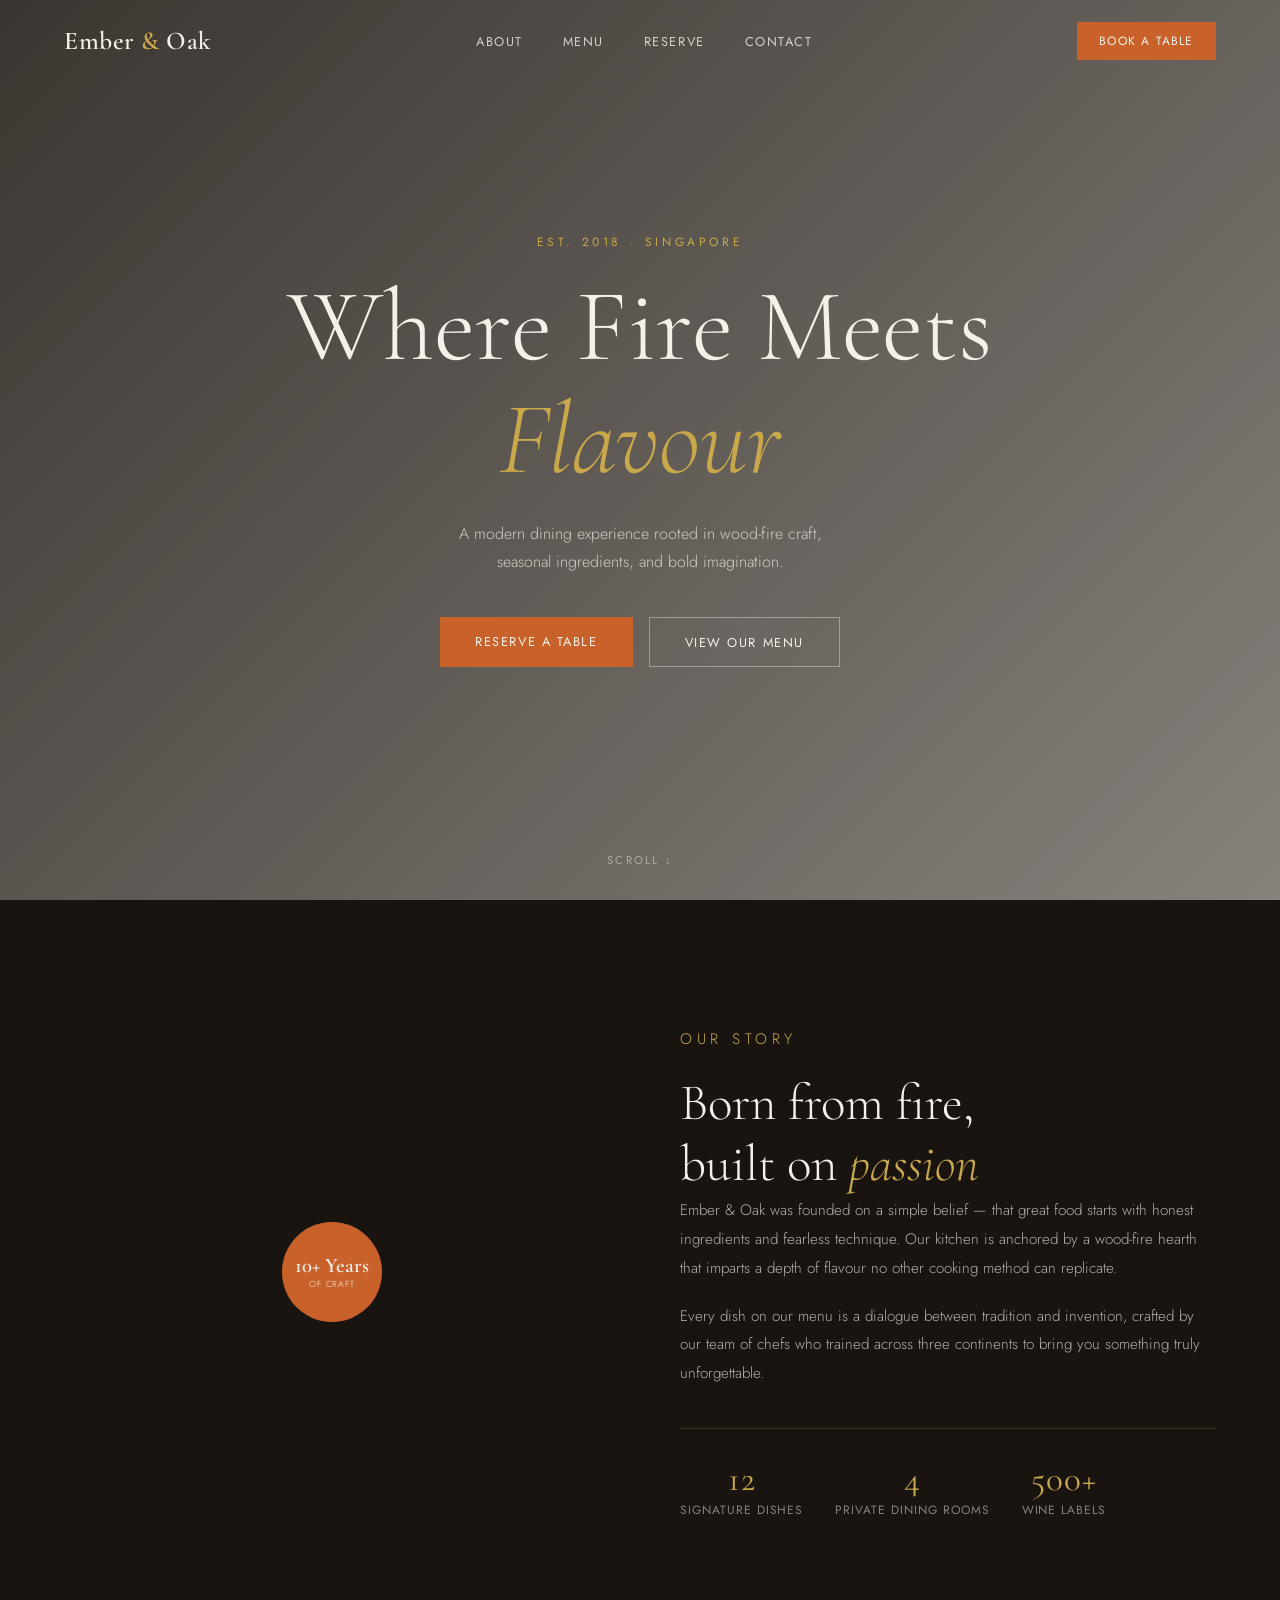
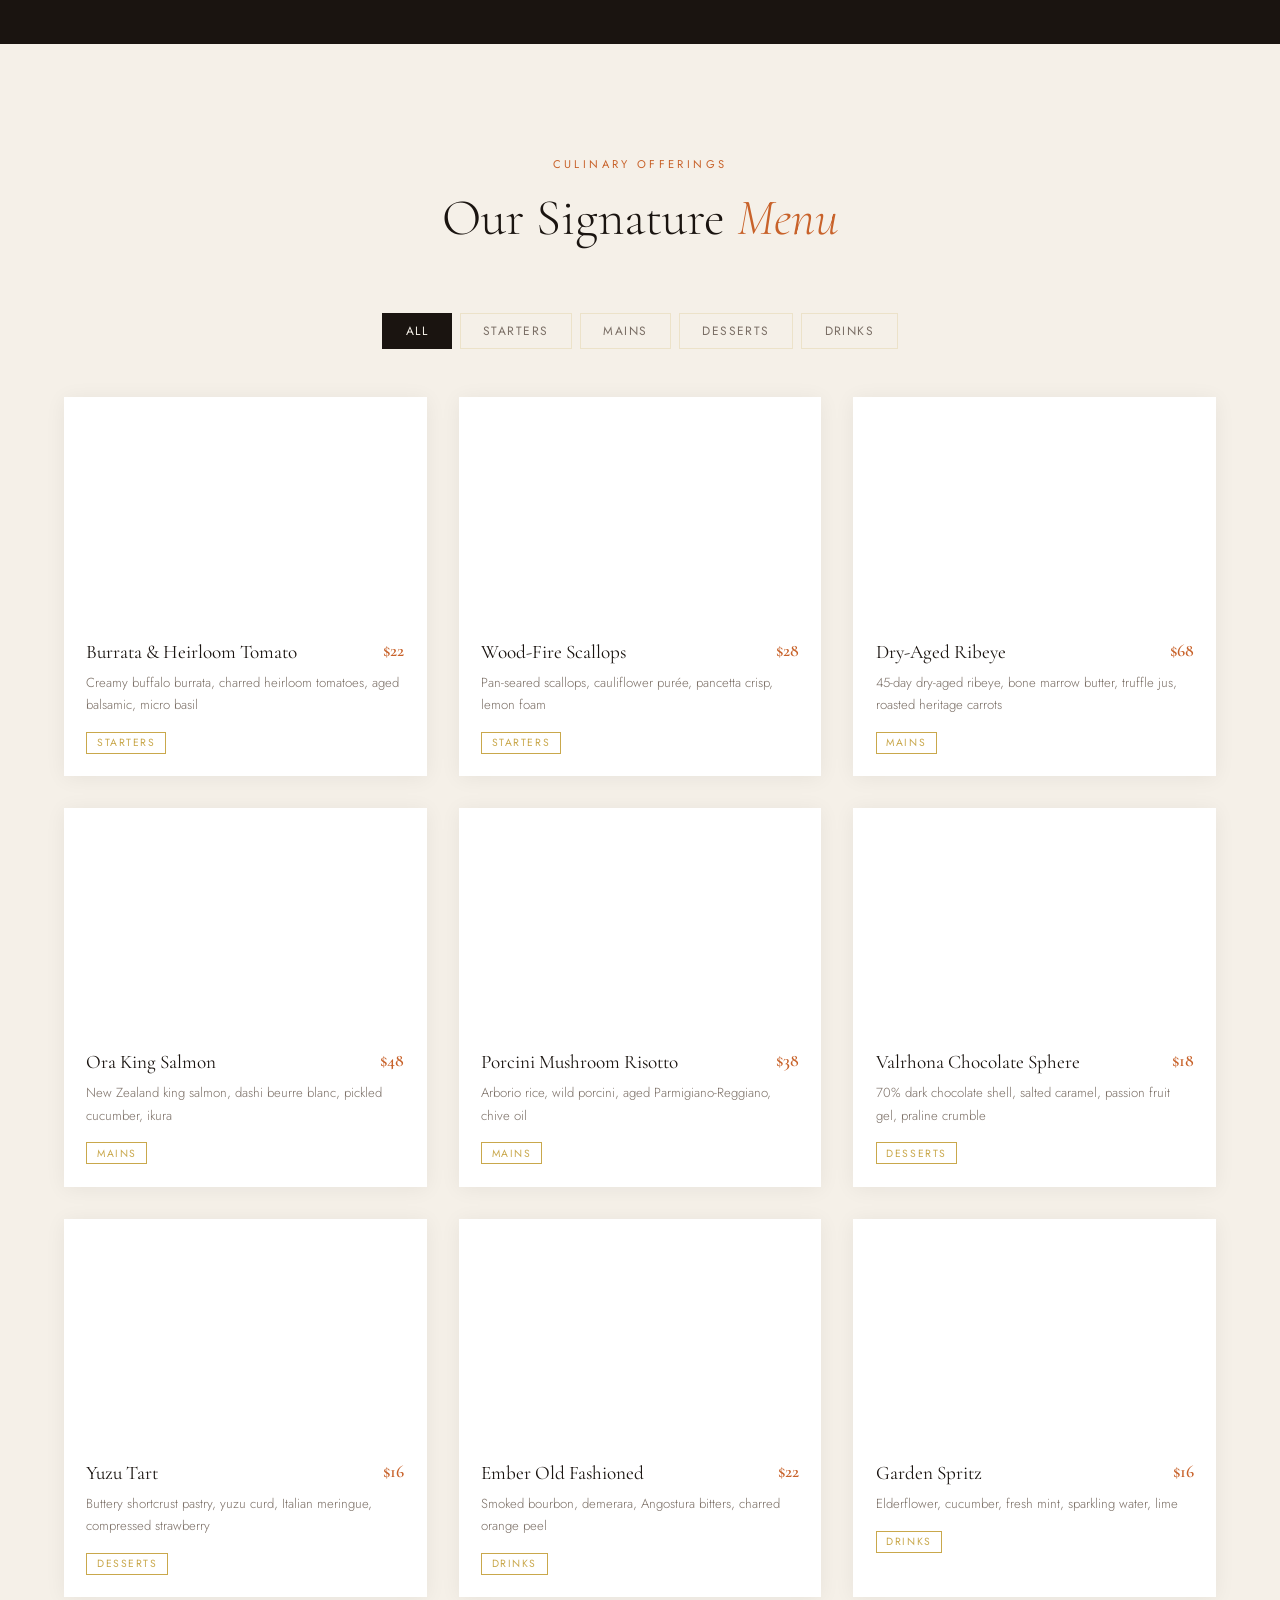
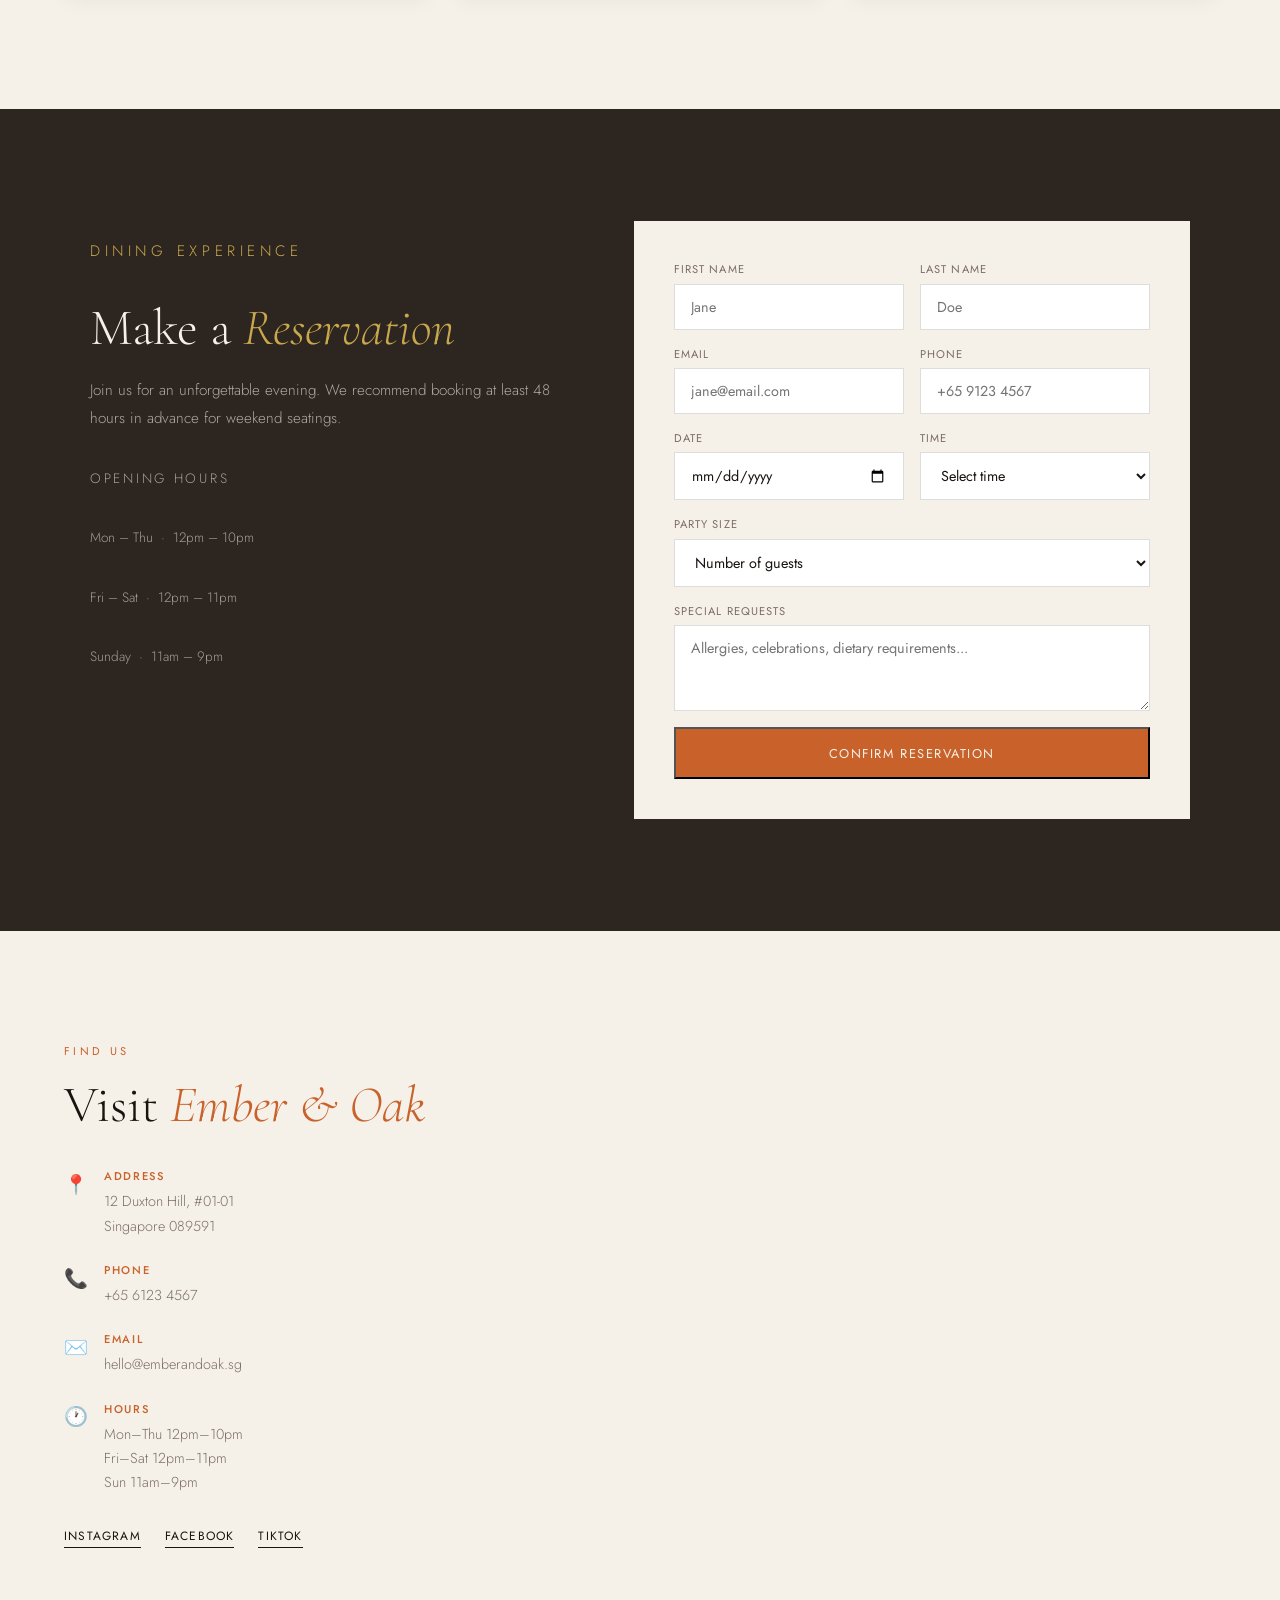
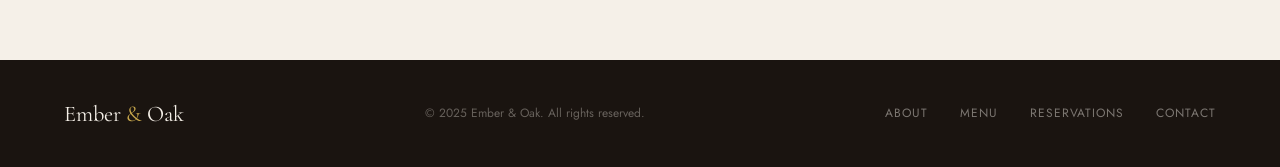
==== index.html @ 1b076fa7 "Add files via upload" ====
<!DOCTYPE html>
<html lang="en">
<head>
  <meta charset="UTF-8" />
  <meta name="viewport" content="width=device-width, initial-scale=1.0"/>
  <title>Ember & Oak — Fine Dining</title>
  <link href="https://fonts.googleapis.com/css2?family=Cormorant+Garamond:ital,wght@0,300;0,400;0,600;1,300;1,400&family=Jost:wght@300;400;500&display=swap" rel="stylesheet"/>
  <link rel="stylesheet" href="style.css"/>
</head>
<body>

  <!-- NAV -->
  <nav id="navbar">
    <div class="nav-logo">Ember <span>&</span> Oak</div>
    <ul class="nav-links">
      <li><a href="#about">About</a></li>
      <li><a href="#menu">Menu</a></li>
      <li><a href="#reservations">Reserve</a></li>
      <li><a href="#contact">Contact</a></li>
    </ul>
    <a href="#reservations" class="nav-cta">Book a Table</a>
    <button class="hamburger" id="hamburger">&#9776;</button>
  </nav>

  <!-- MOBILE MENU -->
  <div class="mobile-menu" id="mobileMenu">
    <button class="close-btn" id="closeMenu">&times;</button>
    <ul>
      <li><a href="#about" onclick="closeMobile()">About</a></li>
      <li><a href="#menu" onclick="closeMobile()">Menu</a></li>
      <li><a href="#reservations" onclick="closeMobile()">Reserve</a></li>
      <li><a href="#contact" onclick="closeMobile()">Contact</a></li>
    </ul>
  </div>

  <!-- HERO -->
  <section id="hero">
    <div class="hero-bg"></div>
    <div class="hero-overlay"></div>
    <div class="hero-content">
      <p class="hero-tag">Est. 2018 · Singapore</p>
      <h1>Where Fire Meets<br/><em>Flavour</em></h1>
      <p class="hero-sub">A modern dining experience rooted in wood-fire craft,<br/>seasonal ingredients, and bold imagination.</p>
      <div class="hero-btns">
        <a href="#reservations" class="btn-primary">Reserve a Table</a>
        <a href="#menu" class="btn-ghost">View Our Menu</a>
      </div>
    </div>
    <div class="hero-scroll">Scroll ↓</div>
  </section>

  <!-- ABOUT -->
  <section id="about">
    <div class="about-grid">
      <div class="about-img-wrap">
        <div class="about-img img1"></div>
        <div class="about-img img2"></div>
        <div class="about-badge">10+ Years<br/><span>of Craft</span></div>
      </div>
      <div class="about-text">
        <p class="section-label">Our Story</p>
        <h2>Born from fire,<br/>built on <em>passion</em></h2>
        <p>Ember & Oak was founded on a simple belief — that great food starts with honest ingredients and fearless technique. Our kitchen is anchored by a wood-fire hearth that imparts a depth of flavour no other cooking method can replicate.</p>
        <p>Every dish on our menu is a dialogue between tradition and invention, crafted by our team of chefs who trained across three continents to bring you something truly unforgettable.</p>
        <div class="about-stats">
          <div class="stat"><span>12</span>Signature Dishes</div>
          <div class="stat"><span>4</span>Private Dining Rooms</div>
          <div class="stat"><span>500+</span>Wine Labels</div>
        </div>
      </div>
    </div>
  </section>

  <!-- MENU -->
  <section id="menu">
    <div class="section-header">
      <p class="section-label">Culinary Offerings</p>
      <h2>Our Signature <em>Menu</em></h2>
    </div>
    <div class="menu-tabs">
      <button class="tab active" data-cat="all">All</button>
      <button class="tab" data-cat="starters">Starters</button>
      <button class="tab" data-cat="mains">Mains</button>
      <button class="tab" data-cat="desserts">Desserts</button>
      <button class="tab" data-cat="drinks">Drinks</button>
    </div>
    <div class="menu-grid" id="menuGrid">

      <div class="menu-card" data-cat="starters">
        <div class="menu-img" style="background:url('https://images.unsplash.com/photo-1626200419199-391ae4be7a41?w=600') center/cover"></div>
        <div class="menu-info">
          <div class="menu-top"><h3>Burrata & Heirloom Tomato</h3><span>$22</span></div>
          <p>Creamy buffalo burrata, charred heirloom tomatoes, aged balsamic, micro basil</p>
          <span class="menu-tag">Starters</span>
        </div>
      </div>

      <div class="menu-card" data-cat="starters">
        <div class="menu-img" style="background:url('https://images.unsplash.com/photo-1541014741259-de529411b96a?w=600') center/cover"></div>
        <div class="menu-info">
          <div class="menu-top"><h3>Wood-Fire Scallops</h3><span>$28</span></div>
          <p>Pan-seared scallops, cauliflower purée, pancetta crisp, lemon foam</p>
          <span class="menu-tag">Starters</span>
        </div>
      </div>

      <div class="menu-card" data-cat="mains">
        <div class="menu-img" style="background:url('https://images.unsplash.com/photo-1558030006-450675393462?w=600') center/cover"></div>
        <div class="menu-info">
          <div class="menu-top"><h3>Dry-Aged Ribeye</h3><span>$68</span></div>
          <p>45-day dry-aged ribeye, bone marrow butter, truffle jus, roasted heritage carrots</p>
          <span class="menu-tag">Mains</span>
        </div>
      </div>

      <div class="menu-card" data-cat="mains">
        <div class="menu-img" style="background:url('https://images.unsplash.com/photo-1519984388953-d2406bc725e1?w=600') center/cover"></div>
        <div class="menu-info">
          <div class="menu-top"><h3>Ora King Salmon</h3><span>$48</span></div>
          <p>New Zealand king salmon, dashi beurre blanc, pickled cucumber, ikura</p>
          <span class="menu-tag">Mains</span>
        </div>
      </div>

      <div class="menu-card" data-cat="mains">
        <div class="menu-img" style="background:url('https://images.unsplash.com/photo-1473093295043-cdd812d0e601?w=600') center/cover"></div>
        <div class="menu-info">
          <div class="menu-top"><h3>Porcini Mushroom Risotto</h3><span>$38</span></div>
          <p>Arborio rice, wild porcini, aged Parmigiano-Reggiano, chive oil</p>
          <span class="menu-tag">Mains</span>
        </div>
      </div>

      <div class="menu-card" data-cat="desserts">
        <div class="menu-img" style="background:url('https://images.unsplash.com/photo-1551024601-bec78aea704b?w=600') center/cover"></div>
        <div class="menu-info">
          <div class="menu-top"><h3>Valrhona Chocolate Sphere</h3><span>$18</span></div>
          <p>70% dark chocolate shell, salted caramel, passion fruit gel, praline crumble</p>
          <span class="menu-tag">Desserts</span>
        </div>
      </div>

      <div class="menu-card" data-cat="desserts">
        <div class="menu-img" style="background:url('https://images.unsplash.com/photo-1488477181946-6428a0291777?w=600') center/cover"></div>
        <div class="menu-info">
          <div class="menu-top"><h3>Yuzu Tart</h3><span>$16</span></div>
          <p>Buttery shortcrust pastry, yuzu curd, Italian meringue, compressed strawberry</p>
          <span class="menu-tag">Desserts</span>
        </div>
      </div>

      <div class="menu-card" data-cat="drinks">
        <div class="menu-img" style="background:url('https://images.unsplash.com/photo-1470338745628-171cf53de3a8?w=600') center/cover"></div>
        <div class="menu-info">
          <div class="menu-top"><h3>Ember Old Fashioned</h3><span>$22</span></div>
          <p>Smoked bourbon, demerara, Angostura bitters, charred orange peel</p>
          <span class="menu-tag">Drinks</span>
        </div>
      </div>

      <div class="menu-card" data-cat="drinks">
        <div class="menu-img" style="background:url('https://images.unsplash.com/photo-1621263764928-df1444c5e859?w=600') center/cover"></div>
        <div class="menu-info">
          <div class="menu-top"><h3>Garden Spritz</h3><span>$16</span></div>
          <p>Elderflower, cucumber, fresh mint, sparkling water, lime</p>
          <span class="menu-tag">Drinks</span>
        </div>
      </div>

    </div>
  </section>

  <!-- RESERVATIONS -->
  <section id="reservations">
    <div class="res-wrap">
      <div class="res-left">
        <p class="section-label">Dining Experience</p>
        <h2>Make a <em>Reservation</em></h2>
        <p>Join us for an unforgettable evening. We recommend booking at least 48 hours in advance for weekend seatings.</p>
        <div class="res-info">
          <div class="res-hours">
            <p class="res-info-title">Opening Hours</p>
            <p>Mon – Thu &nbsp;·&nbsp; 12pm – 10pm</p>
            <p>Fri – Sat &nbsp;·&nbsp; 12pm – 11pm</p>
            <p>Sunday &nbsp;·&nbsp; 11am – 9pm</p>
          </div>
        </div>
      </div>
      <div class="res-right">
        <form id="resForm" onsubmit="submitReservation(event)">
          <div class="form-row">
            <div class="form-group">
              <label>First Name</label>
              <input type="text" placeholder="Jane" required/>
            </div>
            <div class="form-group">
              <label>Last Name</label>
              <input type="text" placeholder="Doe" required/>
            </div>
          </div>
          <div class="form-row">
            <div class="form-group">
              <label>Email</label>
              <input type="email" placeholder="jane@email.com" required/>
            </div>
            <div class="form-group">
              <label>Phone</label>
              <input type="tel" placeholder="+65 9123 4567" required/>
            </div>
          </div>
          <div class="form-row">
            <div class="form-group">
              <label>Date</label>
              <input type="date" required/>
            </div>
            <div class="form-group">
              <label>Time</label>
              <select required>
                <option value="">Select time</option>
                <option>12:00 PM</option>
                <option>12:30 PM</option>
                <option>1:00 PM</option>
                <option>6:00 PM</option>
                <option>6:30 PM</option>
                <option>7:00 PM</option>
                <option>7:30 PM</option>
                <option>8:00 PM</option>
                <option>8:30 PM</option>
                <option>9:00 PM</option>
              </select>
            </div>
          </div>
          <div class="form-group">
            <label>Party Size</label>
            <select required>
              <option value="">Number of guests</option>
              <option>1 Guest</option>
              <option>2 Guests</option>
              <option>3 Guests</option>
              <option>4 Guests</option>
              <option>5 Guests</option>
              <option>6 Guests</option>
              <option>7+ Guests (Private Dining)</option>
            </select>
          </div>
          <div class="form-group">
            <label>Special Requests</label>
            <textarea placeholder="Allergies, celebrations, dietary requirements..." rows="3"></textarea>
          </div>
          <button type="submit" class="btn-primary full">Confirm Reservation</button>
        </form>
        <div class="res-success" id="resSuccess">
          <div class="success-icon">✓</div>
          <h3>Reservation Confirmed!</h3>
          <p>Thank you for booking with us. We'll send a confirmation to your email shortly.</p>
        </div>
      </div>
    </div>
  </section>

  <!-- CONTACT -->
  <section id="contact">
    <div class="contact-grid">
      <div class="contact-info">
        <p class="section-label">Find Us</p>
        <h2>Visit <em>Ember & Oak</em></h2>
        <div class="contact-items">
          <div class="contact-item">
            <div class="c-icon">📍</div>
            <div>
              <strong>Address</strong>
              <p>12 Duxton Hill, #01-01<br/>Singapore 089591</p>
            </div>
          </div>
          <div class="contact-item">
            <div class="c-icon">📞</div>
            <div>
              <strong>Phone</strong>
              <p>+65 6123 4567</p>
            </div>
          </div>
          <div class="contact-item">
            <div class="c-icon">✉️</div>
            <div>
              <strong>Email</strong>
              <p>hello@emberandoak.sg</p>
            </div>
          </div>
          <div class="contact-item">
            <div class="c-icon">🕐</div>
            <div>
              <strong>Hours</strong>
              <p>Mon–Thu 12pm–10pm<br/>Fri–Sat 12pm–11pm<br/>Sun 11am–9pm</p>
            </div>
          </div>
        </div>
        <div class="socials">
          <a href="#">Instagram</a>
          <a href="#">Facebook</a>
          <a href="#">TikTok</a>
        </div>
      </div>
      <div class="map-placeholder">
        <iframe
          src="https://www.google.com/maps/embed?pb=!1m18!1m12!1m3!1d3988.8176!2d103.8432!3d1.2795!2m3!1f0!2f0!3f0!3m2!1i1024!2i768!4f13.1!3m3!1m2!1s0x31da1904e0e6b26f%3A0x6a5e8c89f50f53d5!2sDuxton%20Hill%2C%20Singapore!5e0!3m2!1sen!2ssg!4v1680000000000"
          width="100%" height="100%" style="border:0;" allowfullscreen loading="lazy">
        </iframe>
      </div>
    </div>
  </section>

  <!-- FOOTER -->
  <footer>
    <div class="footer-inner">
      <div class="footer-logo">Ember <span>&</span> Oak</div>
      <p>© 2025 Ember & Oak. All rights reserved.</p>
      <div class="footer-links">
        <a href="#about">About</a>
        <a href="#menu">Menu</a>
        <a href="#reservations">Reservations</a>
        <a href="#contact">Contact</a>
      </div>
    </div>
  </footer>

  <script src="script.js"></script>
</body>
</html>
---- style.css ----
/* ===== ROOT VARIABLES ===== */
:root {
  --cream: #f5f0e8;
  --dark: #1a1410;
  --charcoal: #2d2520;
  --ember: #c8622a;
  --ember-light: #e07a45;
  --gold: #c9a84c;
  --text-muted: #7a6e65;
  --border: rgba(201,168,76,0.2);
  --font-display: 'Cormorant Garamond', Georgia, serif;
  --font-body: 'Jost', sans-serif;
}

/* ===== RESET ===== */
*, *::before, *::after { box-sizing: border-box; margin: 0; padding: 0; }
html { scroll-behavior: smooth; }
body {
  font-family: var(--font-body);
  background: var(--cream);
  color: var(--dark);
  overflow-x: hidden;
}
a { text-decoration: none; color: inherit; }
ul { list-style: none; }
img { max-width: 100%; }

/* ===== NAVBAR ===== */
#navbar {
  position: fixed;
  top: 0; left: 0; right: 0;
  z-index: 100;
  display: flex;
  align-items: center;
  justify-content: space-between;
  padding: 1.4rem 4rem;
  transition: background 0.4s, padding 0.4s, box-shadow 0.4s;
}
#navbar.scrolled {
  background: var(--dark);
  padding: 1rem 4rem;
  box-shadow: 0 2px 30px rgba(0,0,0,0.3);
}
.nav-logo {
  font-family: var(--font-display);
  font-size: 1.6rem;
  font-weight: 600;
  color: var(--cream);
  letter-spacing: 0.02em;
}
.nav-logo span { color: var(--gold); }
.nav-links { display: flex; gap: 2.5rem; }
.nav-links a {
  color: rgba(245,240,232,0.8);
  font-size: 0.8rem;
  font-weight: 400;
  letter-spacing: 0.12em;
  text-transform: uppercase;
  transition: color 0.2s;
}
.nav-links a:hover { color: var(--gold); }
.nav-cta {
  background: var(--ember);
  color: var(--cream);
  padding: 0.6rem 1.4rem;
  font-size: 0.75rem;
  letter-spacing: 0.1em;
  text-transform: uppercase;
  transition: background 0.2s;
}
.nav-cta:hover { background: var(--ember-light); }
.hamburger {
  display: none;
  background: none;
  border: none;
  color: var(--cream);
  font-size: 1.5rem;
  cursor: pointer;
}

/* ===== MOBILE MENU ===== */
.mobile-menu {
  display: none;
  position: fixed;
  inset: 0;
  background: var(--dark);
  z-index: 200;
  flex-direction: column;
  align-items: center;
  justify-content: center;
  gap: 2rem;
}
.mobile-menu.open { display: flex; }
.mobile-menu ul { display: flex; flex-direction: column; align-items: center; gap: 2rem; }
.mobile-menu a {
  font-family: var(--font-display);
  font-size: 2.2rem;
  color: var(--cream);
  letter-spacing: 0.05em;
}
.close-btn {
  position: absolute;
  top: 1.5rem; right: 2rem;
  background: none; border: none;
  color: var(--cream);
  font-size: 2rem;
  cursor: pointer;
}

/* ===== HERO ===== */
#hero {
  position: relative;
  height: 100vh;
  min-height: 700px;
  display: flex;
  align-items: center;
  justify-content: center;
  overflow: hidden;
}
.hero-bg {
  position: absolute;
  inset: 0;
  background: url('https://images.unsplash.com/photo-1414235077428-338989a2e8c0?w=1600') center/cover no-repeat;
  transform: scale(1.05);
  animation: heroZoom 12s ease-out forwards;
}
@keyframes heroZoom {
  from { transform: scale(1.05); }
  to   { transform: scale(1); }
}
.hero-overlay {
  position: absolute;
  inset: 0;
  background: linear-gradient(135deg, rgba(26,20,16,0.85) 0%, rgba(26,20,16,0.5) 100%);
}
.hero-content {
  position: relative;
  z-index: 2;
  text-align: center;
  max-width: 800px;
  padding: 0 2rem;
  animation: fadeUp 1.2s ease 0.3s both;
}
@keyframes fadeUp {
  from { opacity: 0; transform: translateY(30px); }
  to   { opacity: 1; transform: translateY(0); }
}
.hero-tag {
  color: var(--gold);
  font-size: 0.75rem;
  letter-spacing: 0.3em;
  text-transform: uppercase;
  margin-bottom: 1.2rem;
}
.hero-content h1 {
  font-family: var(--font-display);
  font-size: clamp(3.5rem, 8vw, 6.5rem);
  font-weight: 300;
  color: var(--cream);
  line-height: 1.1;
  margin-bottom: 1.5rem;
}
.hero-content h1 em { color: var(--gold); font-style: italic; }
.hero-sub {
  color: rgba(245,240,232,0.75);
  font-size: 1rem;
  font-weight: 300;
  line-height: 1.8;
  margin-bottom: 2.5rem;
}
.hero-btns { display: flex; gap: 1rem; justify-content: center; flex-wrap: wrap; }
.btn-primary {
  background: var(--ember);
  color: var(--cream);
  padding: 0.9rem 2.2rem;
  font-family: var(--font-body);
  font-size: 0.8rem;
  letter-spacing: 0.12em;
  text-transform: uppercase;
  transition: background 0.25s, transform 0.2s;
  display: inline-block;
}
.btn-primary:hover { background: var(--ember-light); transform: translateY(-2px); }
.btn-primary.full { width: 100%; text-align: center; }
.btn-ghost {
  border: 1px solid rgba(245,240,232,0.4);
  color: var(--cream);
  padding: 0.9rem 2.2rem;
  font-size: 0.8rem;
  letter-spacing: 0.12em;
  text-transform: uppercase;
  transition: border-color 0.25s, color 0.25s;
  display: inline-block;
}
.btn-ghost:hover { border-color: var(--gold); color: var(--gold); }
.hero-scroll {
  position: absolute;
  bottom: 2rem;
  left: 50%;
  transform: translateX(-50%);
  color: rgba(245,240,232,0.5);
  font-size: 0.7rem;
  letter-spacing: 0.2em;
  text-transform: uppercase;
  animation: bounce 2s infinite;
  z-index: 2;
}
@keyframes bounce {
  0%,100% { transform: translateX(-50%) translateY(0); }
  50%      { transform: translateX(-50%) translateY(6px); }
}

/* ===== SECTION COMMON ===== */
section { padding: 7rem 4rem; }
.section-label {
  font-size: 0.7rem;
  letter-spacing: 0.3em;
  text-transform: uppercase;
  color: var(--ember);
  margin-bottom: 1rem;
}
.section-header { text-align: center; margin-bottom: 4rem; }
.section-header h2, .about-text h2, .res-left h2, .contact-info h2 {
  font-family: var(--font-display);
  font-size: clamp(2.2rem, 4vw, 3.2rem);
  font-weight: 300;
  line-height: 1.2;
  color: var(--dark);
}
h2 em { color: var(--ember); font-style: italic; }

/* ===== ABOUT ===== */
#about { background: var(--dark); padding: 7rem 4rem; }
#about .section-label { color: var(--gold); }
#about h2, #about h2 em { color: var(--cream); }
#about h2 em { color: var(--gold); }
.about-grid {
  display: grid;
  grid-template-columns: 1fr 1fr;
  gap: 5rem;
  align-items: center;
  max-width: 1200px;
  margin: 0 auto;
}
.about-img-wrap { position: relative; height: 520px; }
.about-img {
  position: absolute;
  border-radius: 0;
}
.img1 {
  width: 65%;
  height: 380px;
  top: 0; left: 0;
  background: url('https://images.unsplash.com/photo-1577219491135-ce391730fb2c?w=800') center/cover;
}
.img2 {
  width: 55%;
  height: 280px;
  bottom: 0; right: 0;
  background: url('https://images.unsplash.com/photo-1600891964092-4316c288032e?w=800') center/cover;
  border: 4px solid var(--dark);
}
.about-badge {
  position: absolute;
  top: 50%; left: 50%;
  transform: translate(-50%, -50%);
  background: var(--ember);
  color: var(--cream);
  width: 100px; height: 100px;
  border-radius: 50%;
  display: flex;
  flex-direction: column;
  align-items: center;
  justify-content: center;
  text-align: center;
  font-family: var(--font-display);
  font-size: 1.3rem;
  font-weight: 600;
  line-height: 1.2;
  z-index: 3;
}
.about-badge span { font-size: 0.55rem; letter-spacing: 0.1em; text-transform: uppercase; font-family: var(--font-body); font-weight: 300; }
.about-text p { color: rgba(245,240,232,0.7); line-height: 1.9; margin-bottom: 1.2rem; font-weight: 300; font-size: 0.95rem; }
.about-stats { display: flex; gap: 2rem; margin-top: 2.5rem; padding-top: 2rem; border-top: 1px solid var(--border); }
.stat { text-align: center; }
.stat span {
  display: block;
  font-family: var(--font-display);
  font-size: 2.2rem;
  color: var(--gold);
  font-weight: 400;
  line-height: 1;
  margin-bottom: 0.3rem;
}
.stat { color: rgba(245,240,232,0.5); font-size: 0.75rem; letter-spacing: 0.08em; text-transform: uppercase; }

/* ===== MENU ===== */
#menu { background: var(--cream); }
.menu-tabs {
  display: flex;
  gap: 0.5rem;
  justify-content: center;
  margin-bottom: 3rem;
  flex-wrap: wrap;
}
.tab {
  background: none;
  border: 1px solid var(--border);
  color: var(--text-muted);
  padding: 0.5rem 1.4rem;
  font-family: var(--font-body);
  font-size: 0.75rem;
  letter-spacing: 0.12em;
  text-transform: uppercase;
  cursor: pointer;
  transition: all 0.2s;
}
.tab:hover, .tab.active {
  background: var(--dark);
  border-color: var(--dark);
  color: var(--cream);
}
.menu-grid {
  display: grid;
  grid-template-columns: repeat(auto-fill, minmax(320px, 1fr));
  gap: 2rem;
  max-width: 1200px;
  margin: 0 auto;
}
.menu-card {
  background: #fff;
  overflow: hidden;
  box-shadow: 0 2px 20px rgba(0,0,0,0.06);
  transition: transform 0.3s, box-shadow 0.3s;
}
.menu-card:hover { transform: translateY(-6px); box-shadow: 0 12px 40px rgba(0,0,0,0.12); }
.menu-card.hidden { display: none; }
.menu-img {
  height: 220px;
  background-size: cover !important;
  background-position: center !important;
  transition: transform 0.4s;
}
.menu-card:hover .menu-img { transform: scale(1.04); }
.menu-info { padding: 1.4rem; }
.menu-top { display: flex; justify-content: space-between; align-items: flex-start; gap: 1rem; margin-bottom: 0.5rem; }
.menu-top h3 { font-family: var(--font-display); font-size: 1.2rem; font-weight: 400; color: var(--dark); }
.menu-top span { font-family: var(--font-display); font-size: 1.1rem; color: var(--ember); font-weight: 600; white-space: nowrap; }
.menu-info p { color: var(--text-muted); font-size: 0.82rem; line-height: 1.7; margin-bottom: 0.8rem; font-weight: 300; }
.menu-tag {
  display: inline-block;
  font-size: 0.65rem;
  letter-spacing: 0.15em;
  text-transform: uppercase;
  color: var(--gold);
  border: 1px solid var(--gold);
  padding: 0.15rem 0.6rem;
}

/* ===== RESERVATIONS ===== */
#reservations { background: var(--charcoal); }
#reservations .section-label { color: var(--gold); }
#reservations h2 { color: var(--cream); }
#reservations h2 em { color: var(--gold); }
.res-wrap {
  display: grid;
  grid-template-columns: 1fr 1.2fr;
  gap: 5rem;
  align-items: start;
  max-width: 1100px;
  margin: 0 auto;
}
.res-left p { color: rgba(245,240,232,0.65); line-height: 1.9; font-weight: 300; margin: 1rem 0 2rem; font-size: 0.95rem; }
.res-info-title { color: var(--gold); font-size: 0.7rem; letter-spacing: 0.2em; text-transform: uppercase; margin-bottom: 0.7rem; }
.res-hours p { color: rgba(245,240,232,0.6); font-size: 0.85rem; line-height: 2; font-weight: 300; }
.res-right { background: var(--cream); padding: 2.5rem; }
.form-row { display: grid; grid-template-columns: 1fr 1fr; gap: 1rem; }
.form-group { display: flex; flex-direction: column; gap: 0.4rem; margin-bottom: 1rem; }
.form-group label { font-size: 0.7rem; letter-spacing: 0.1em; text-transform: uppercase; color: var(--text-muted); }
.form-group input,
.form-group select,
.form-group textarea {
  border: 1px solid #ddd;
  padding: 0.75rem 1rem;
  font-family: var(--font-body);
  font-size: 0.9rem;
  color: var(--dark);
  background: #fff;
  outline: none;
  transition: border-color 0.2s;
  width: 100%;
}
.form-group input:focus,
.form-group select:focus,
.form-group textarea:focus { border-color: var(--ember); }
.form-group textarea { resize: vertical; }
.res-success {
  display: none;
  text-align: center;
  padding: 3rem 2rem;
}
.res-success.show { display: block; }
.success-icon {
  width: 70px; height: 70px;
  background: var(--ember);
  color: white;
  border-radius: 50%;
  font-size: 2rem;
  display: flex;
  align-items: center;
  justify-content: center;
  margin: 0 auto 1.5rem;
}
.res-success h3 { font-family: var(--font-display); font-size: 1.8rem; margin-bottom: 0.5rem; }
.res-success p { color: var(--text-muted); font-size: 0.9rem; }

/* ===== CONTACT ===== */
#contact { background: var(--cream); padding: 7rem 4rem; }
.contact-grid {
  display: grid;
  grid-template-columns: 1fr 1.3fr;
  gap: 4rem;
  max-width: 1200px;
  margin: 0 auto;
  align-items: start;
}
.contact-items { margin: 2rem 0; display: flex; flex-direction: column; gap: 1.5rem; }
.contact-item { display: flex; gap: 1rem; align-items: flex-start; }
.c-icon { font-size: 1.2rem; margin-top: 0.1rem; }
.contact-item strong { display: block; font-size: 0.7rem; letter-spacing: 0.15em; text-transform: uppercase; color: var(--ember); margin-bottom: 0.3rem; font-weight: 500; }
.contact-item p { color: var(--text-muted); font-size: 0.9rem; line-height: 1.7; font-weight: 300; }
.socials { display: flex; gap: 1.5rem; }
.socials a {
  font-size: 0.75rem;
  letter-spacing: 0.1em;
  text-transform: uppercase;
  color: var(--dark);
  border-bottom: 1px solid var(--dark);
  padding-bottom: 0.1rem;
  transition: color 0.2s, border-color 0.2s;
}
.socials a:hover { color: var(--ember); border-color: var(--ember); }
.map-placeholder { height: 450px; overflow: hidden; }

/* ===== FOOTER ===== */
footer { background: var(--dark); padding: 2.5rem 4rem; }
.footer-inner { display: flex; align-items: center; justify-content: space-between; flex-wrap: wrap; gap: 1rem; }
.footer-logo { font-family: var(--font-display); font-size: 1.4rem; color: var(--cream); }
.footer-logo span { color: var(--gold); }
footer p { color: rgba(245,240,232,0.35); font-size: 0.75rem; }
.footer-links { display: flex; gap: 2rem; }
.footer-links a { color: rgba(245,240,232,0.45); font-size: 0.75rem; letter-spacing: 0.08em; text-transform: uppercase; transition: color 0.2s; }
.footer-links a:hover { color: var(--gold); }

/* ===== RESPONSIVE ===== */
@media (max-width: 900px) {
  section { padding: 5rem 2rem; }
  #navbar { padding: 1.2rem 2rem; }
  #navbar.scrolled { padding: 0.9rem 2rem; }
  .nav-links, .nav-cta { display: none; }
  .hamburger { display: block; }
  .about-grid, .res-wrap, .contact-grid { grid-template-columns: 1fr; gap: 3rem; }
  .about-img-wrap { height: 320px; }
  .img1 { width: 75%; height: 260px; }
  .img2 { width: 60%; height: 200px; }
  .form-row { grid-template-columns: 1fr; }
  footer { padding: 2rem; }
  .footer-inner { flex-direction: column; align-items: flex-start; gap: 1rem; }
  .map-placeholder { height: 300px; }
}
@media (max-width: 600px) {
  .menu-grid { grid-template-columns: 1fr; }
  .about-stats { gap: 1.2rem; }
  .hero-content h1 { font-size: 2.8rem; }
}
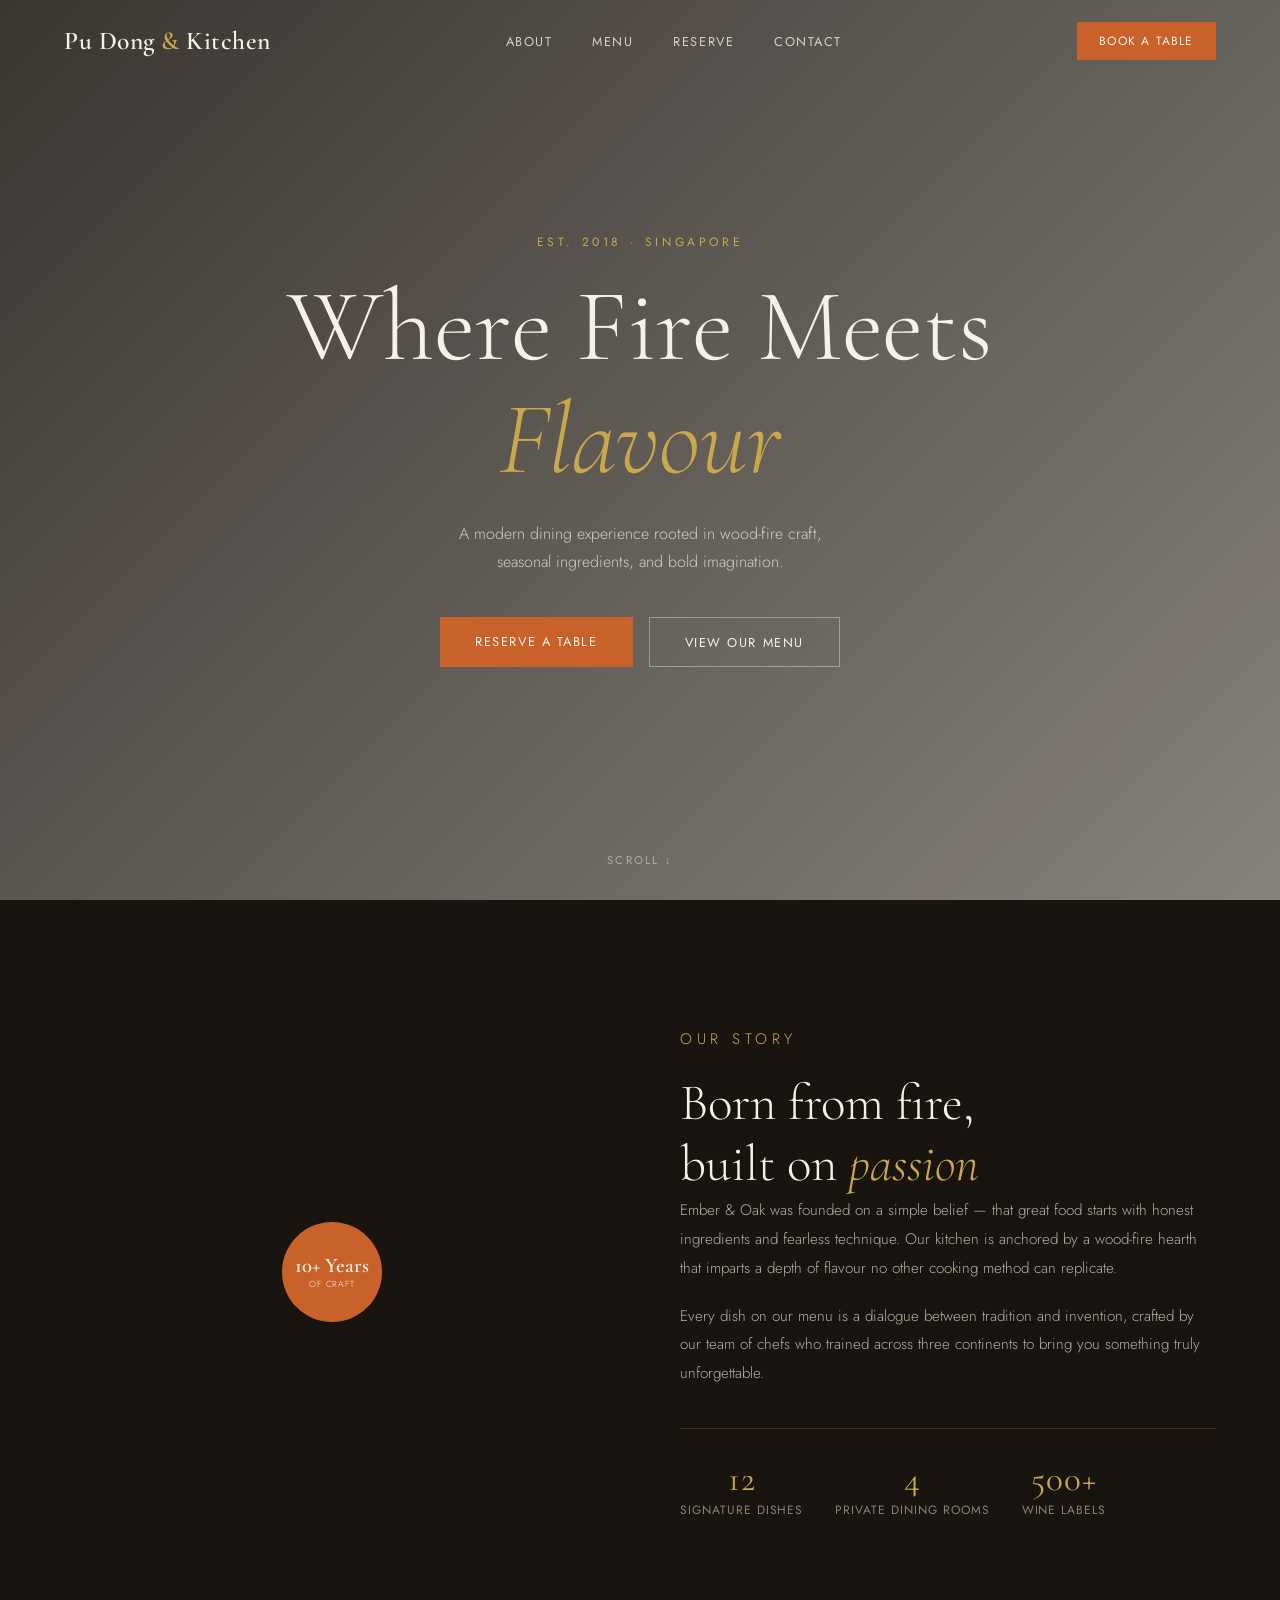
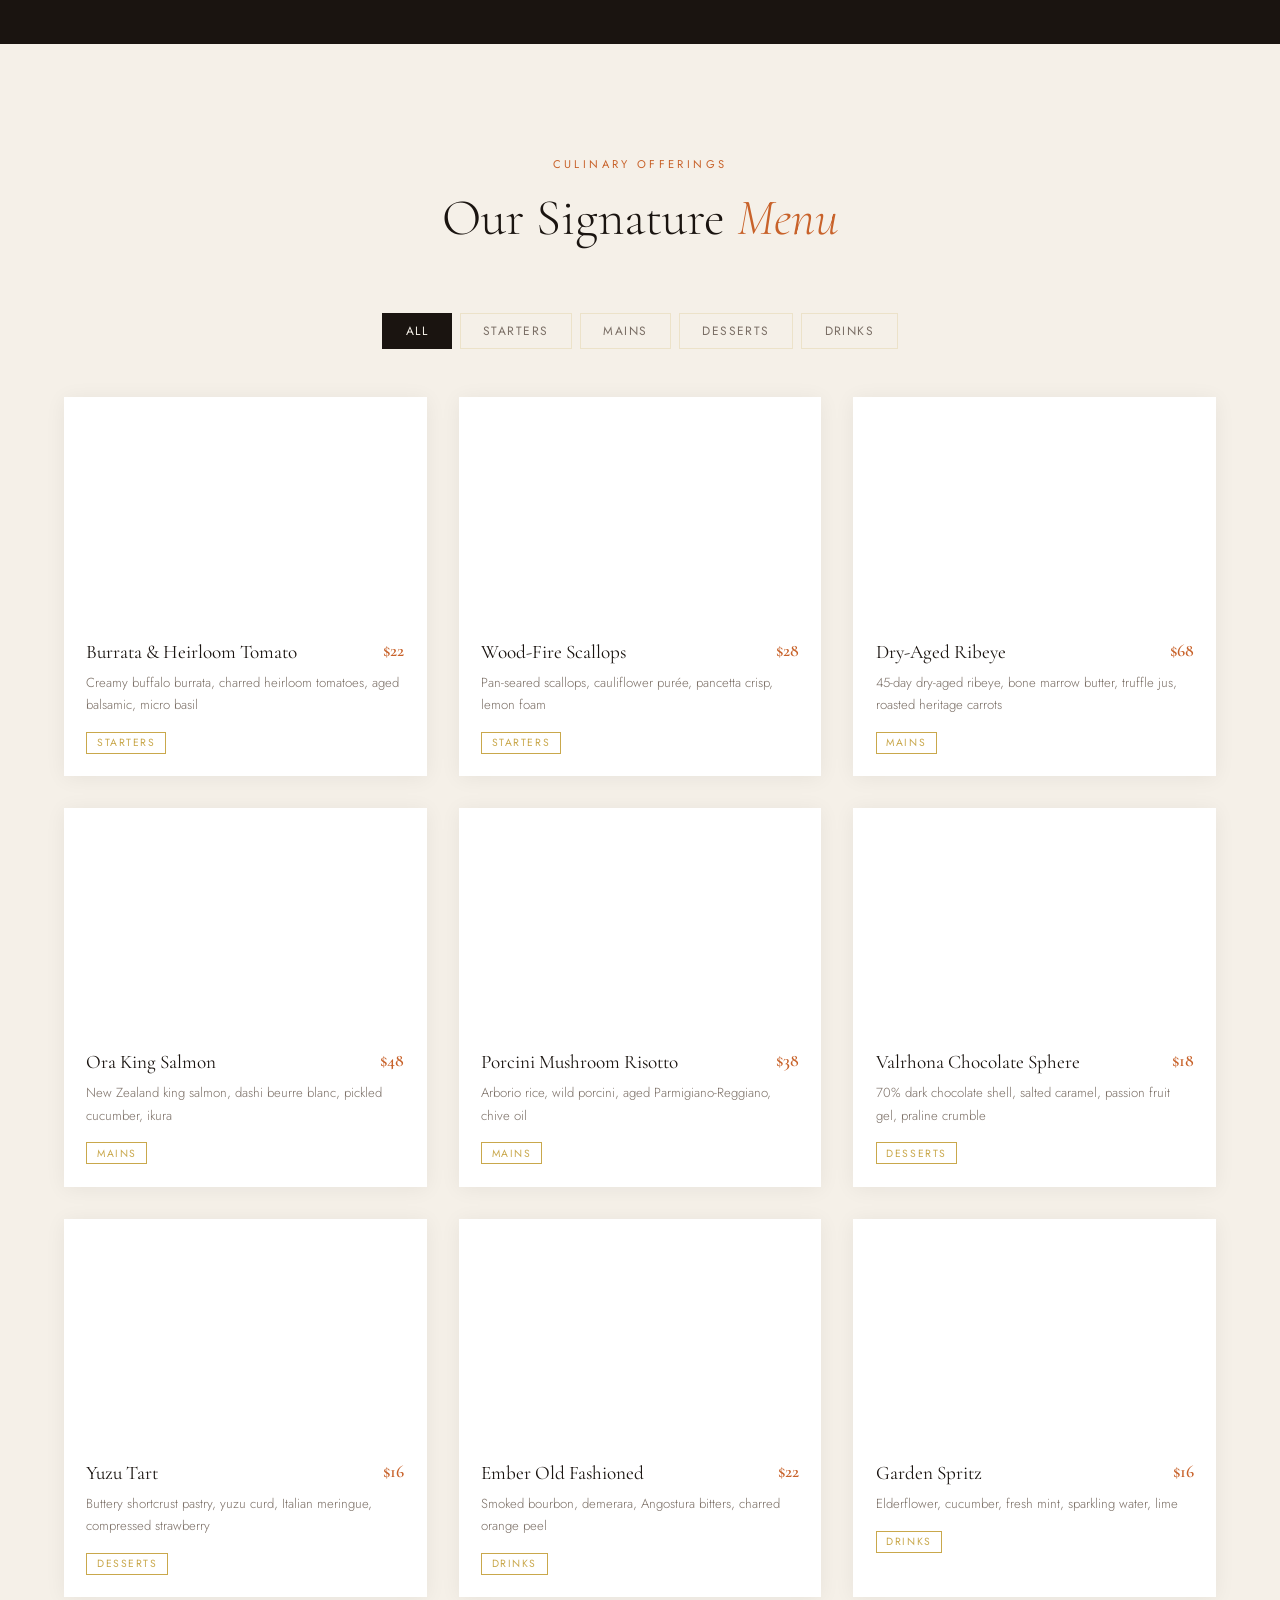
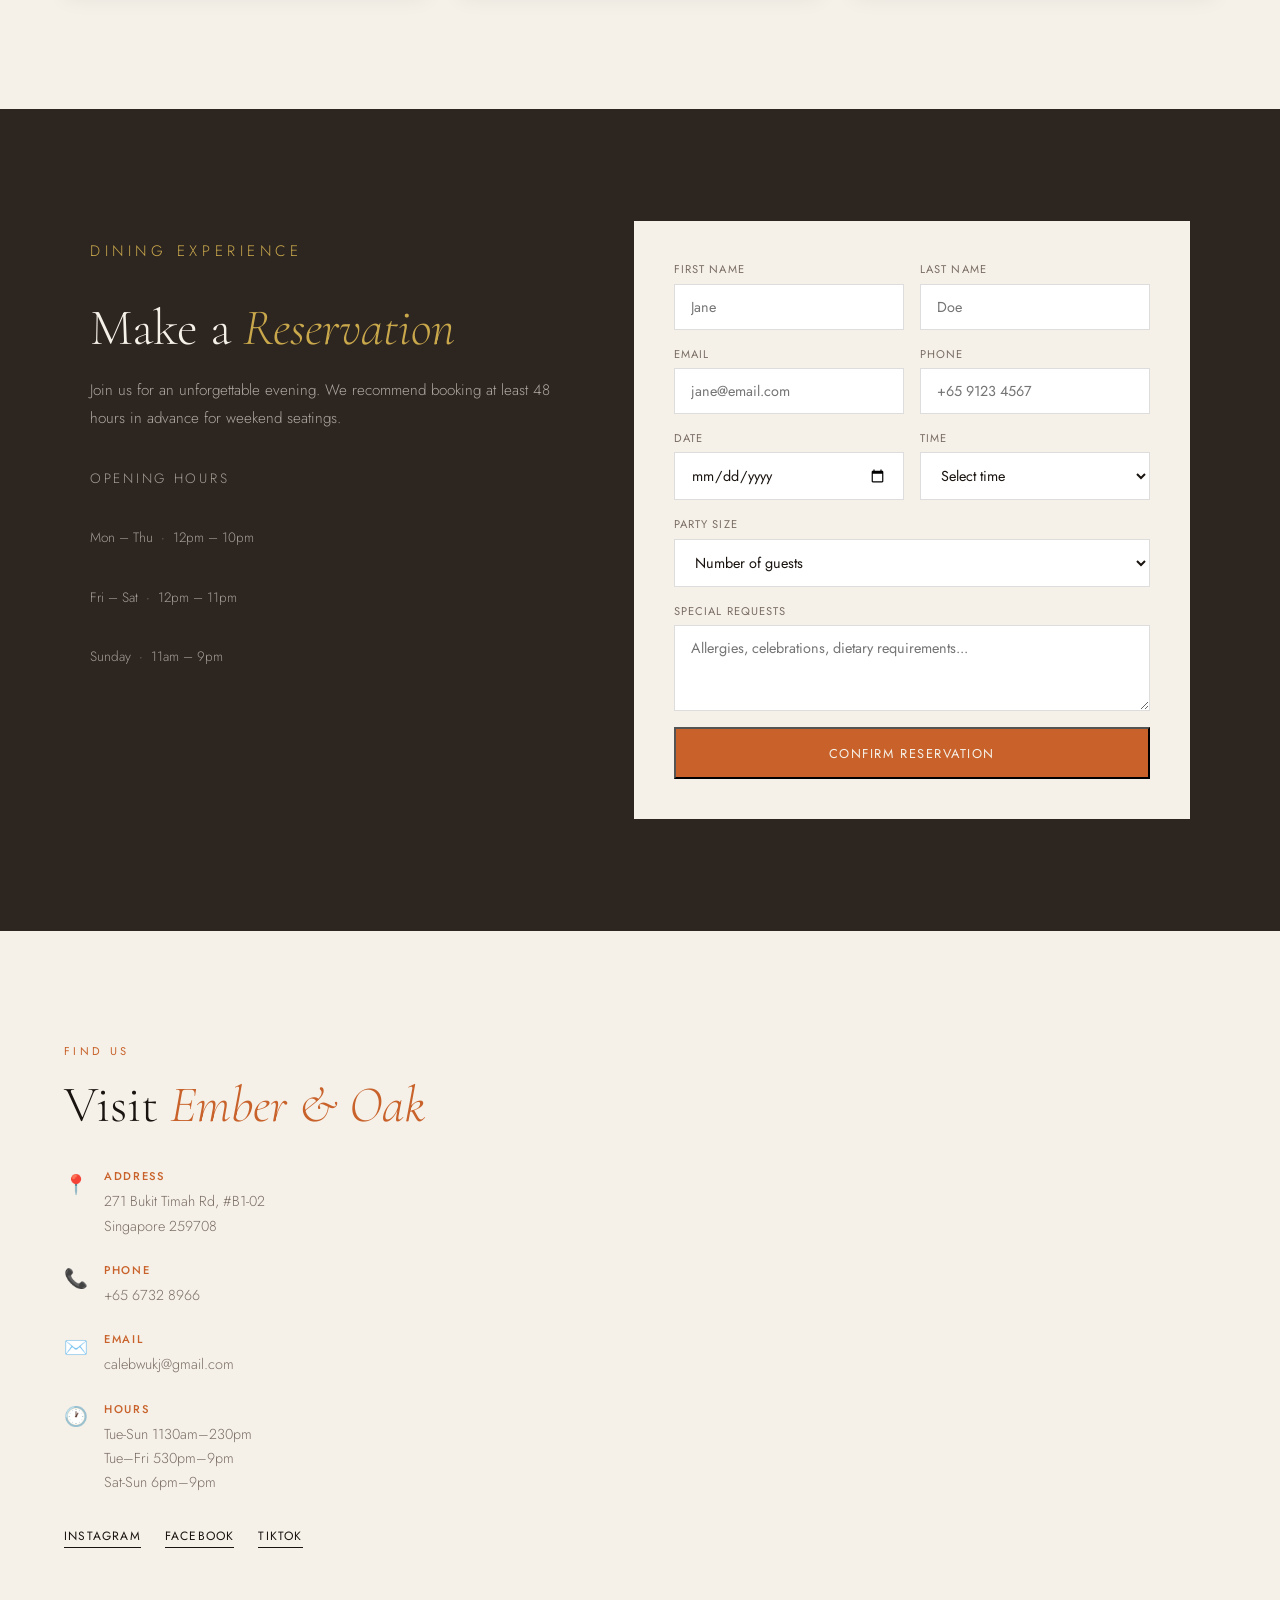
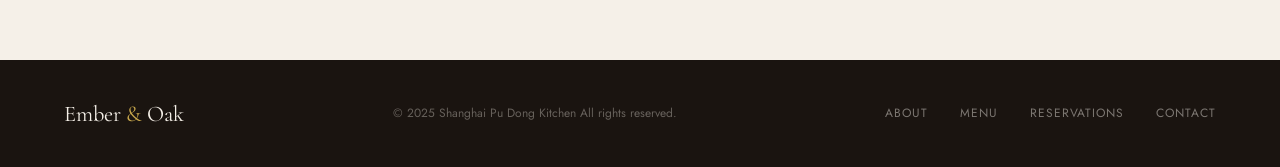
==== commit 4236324e: "Add files via upload" ====
--- a/index.html
+++ b/index.html
@@ -3,7 +3,7 @@
 <head>
   <meta charset="UTF-8" />
   <meta name="viewport" content="width=device-width, initial-scale=1.0"/>
-  <title>Ember & Oak — Fine Dining</title>
+  <title>Shanghai Pu Dong Kitchen — Authentic Chinese Food</title>
   <link href="https://fonts.googleapis.com/css2?family=Cormorant+Garamond:ital,wght@0,300;0,400;0,600;1,300;1,400&family=Jost:wght@300;400;500&display=swap" rel="stylesheet"/>
   <link rel="stylesheet" href="style.css"/>
 </head>
@@ -11,7 +11,7 @@
 
   <!-- NAV -->
   <nav id="navbar">
-    <div class="nav-logo">Ember <span>&</span> Oak</div>
+    <div class="nav-logo">Pu Dong <span>&</span> Kitchen</div>
     <ul class="nav-links">
       <li><a href="#about">About</a></li>
       <li><a href="#menu">Menu</a></li>
@@ -269,28 +269,28 @@
             <div class="c-icon">📍</div>
             <div>
               <strong>Address</strong>
-              <p>12 Duxton Hill, #01-01<br/>Singapore 089591</p>
+              <p>271 Bukit Timah Rd, #B1-02<br/>Singapore 259708</p>
             </div>
           </div>
           <div class="contact-item">
             <div class="c-icon">📞</div>
             <div>
               <strong>Phone</strong>
-              <p>+65 6123 4567</p>
+              <p>+65 6732 8966</p>
             </div>
           </div>
           <div class="contact-item">
             <div class="c-icon">✉️</div>
             <div>
               <strong>Email</strong>
-              <p>hello@emberandoak.sg</p>
+              <p>calebwukj@gmail.com</p>
             </div>
           </div>
           <div class="contact-item">
             <div class="c-icon">🕐</div>
             <div>
               <strong>Hours</strong>
-              <p>Mon–Thu 12pm–10pm<br/>Fri–Sat 12pm–11pm<br/>Sun 11am–9pm</p>
+              <p>Tue-Sun 1130am–230pm<br/>Tue–Fri 530pm–9pm<br/>Sat-Sun 6pm–9pm</p>
             </div>
           </div>
         </div>
@@ -302,7 +302,7 @@
       </div>
       <div class="map-placeholder">
         <iframe
-          src="https://www.google.com/maps/embed?pb=!1m18!1m12!1m3!1d3988.8176!2d103.8432!3d1.2795!2m3!1f0!2f0!3f0!3m2!1i1024!2i768!4f13.1!3m3!1m2!1s0x31da1904e0e6b26f%3A0x6a5e8c89f50f53d5!2sDuxton%20Hill%2C%20Singapore!5e0!3m2!1sen!2ssg!4v1680000000000"
+          src="https://www.google.com/maps/place/Shanghai+Pu+Dong+Kitchen/@1.3165013,103.8328087,985m/data=!3m1!1e3!4m15!1m8!3m7!1s0x31da19ef999c5e81:0x166e6f280e29960d!2sShanghai+Pu+Dong+Kitchen!8m2!3d1.3165013!4d103.8353836!10e1!16s%2Fg%2F1tgq4537!3m5!1s0x31da19ef999c5e81:0x166e6f280e29960d!8m2!3d1.3165013!4d103.8353836!16s%2Fg%2F1tgq4537?entry=ttu&g_ep=EgoyMDI2MDQwMS4wIKXMDSoASAFQAw%3D%3D"
           width="100%" height="100%" style="border:0;" allowfullscreen loading="lazy">
         </iframe>
       </div>
@@ -313,7 +313,7 @@
   <footer>
     <div class="footer-inner">
       <div class="footer-logo">Ember <span>&</span> Oak</div>
-      <p>© 2025 Ember & Oak. All rights reserved.</p>
+      <p>© 2025 Shanghai Pu Dong Kitchen All rights reserved.</p>
       <div class="footer-links">
         <a href="#about">About</a>
         <a href="#menu">Menu</a>
